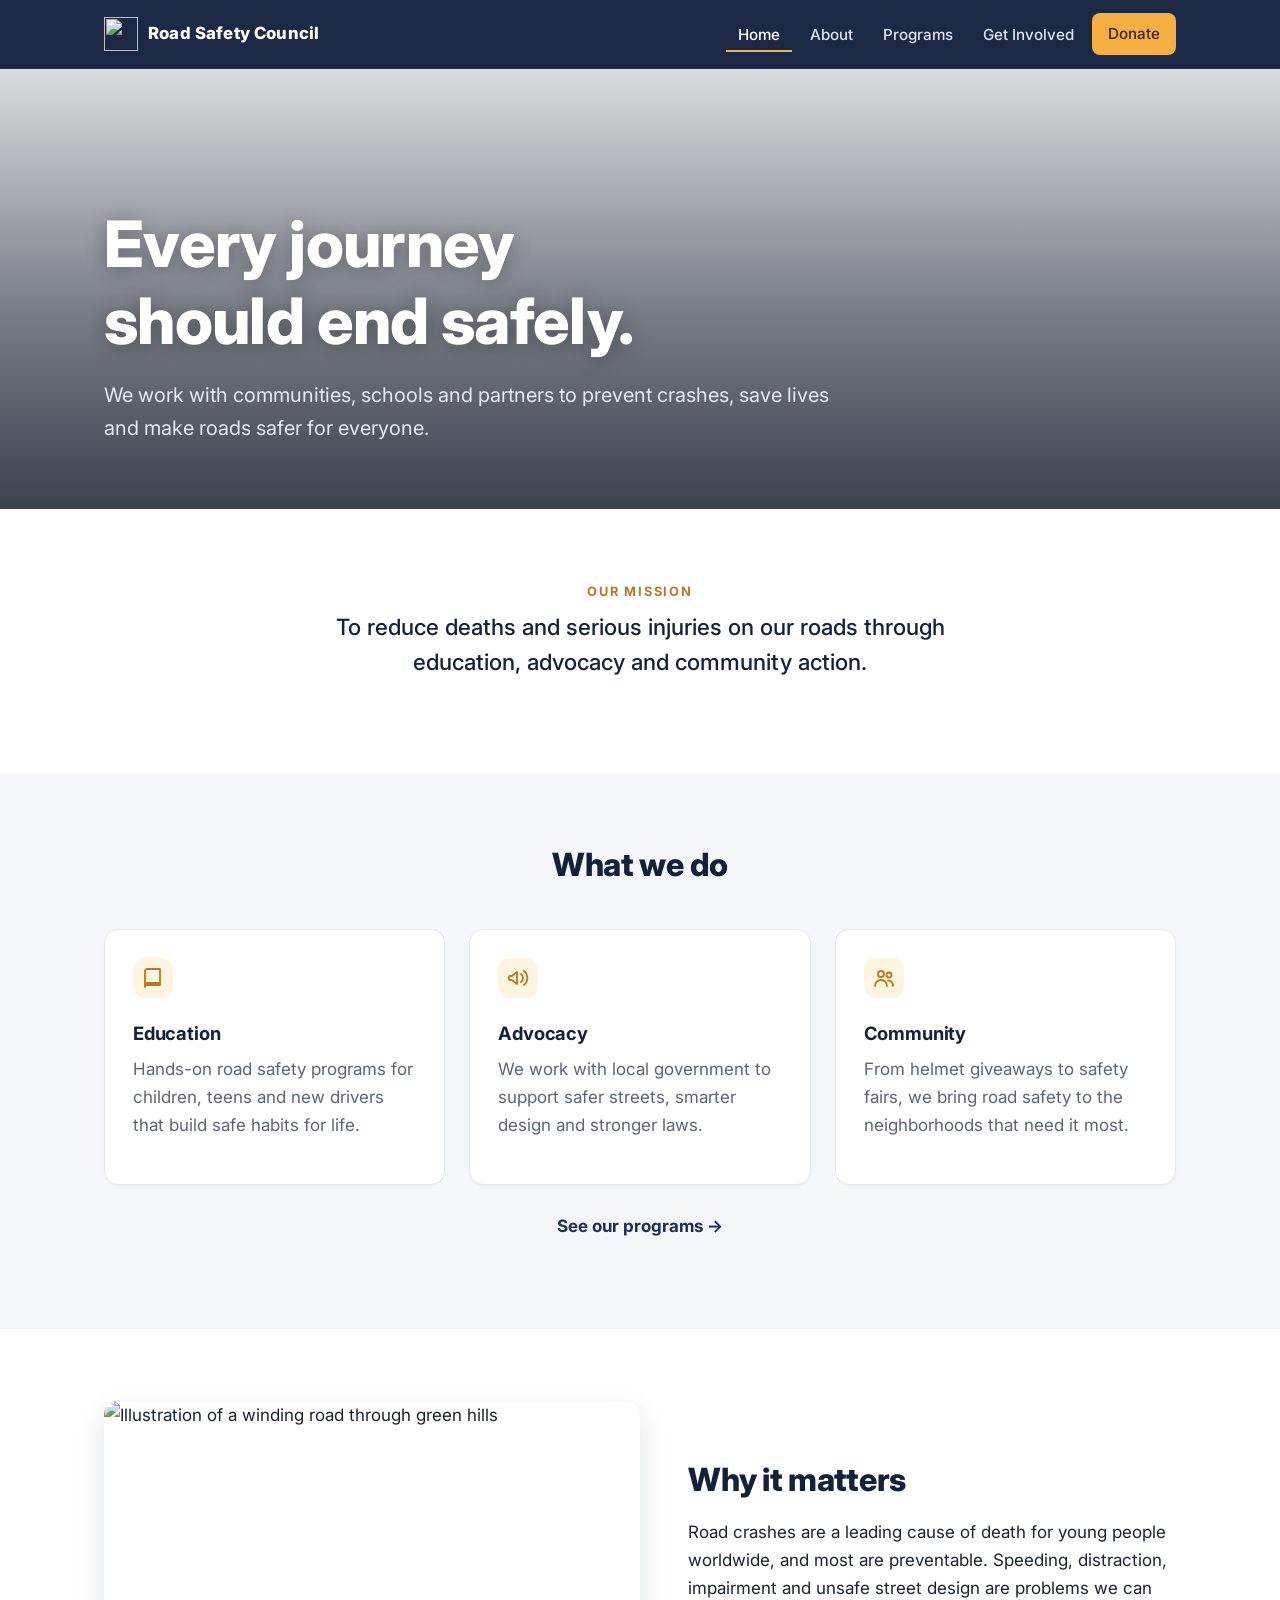
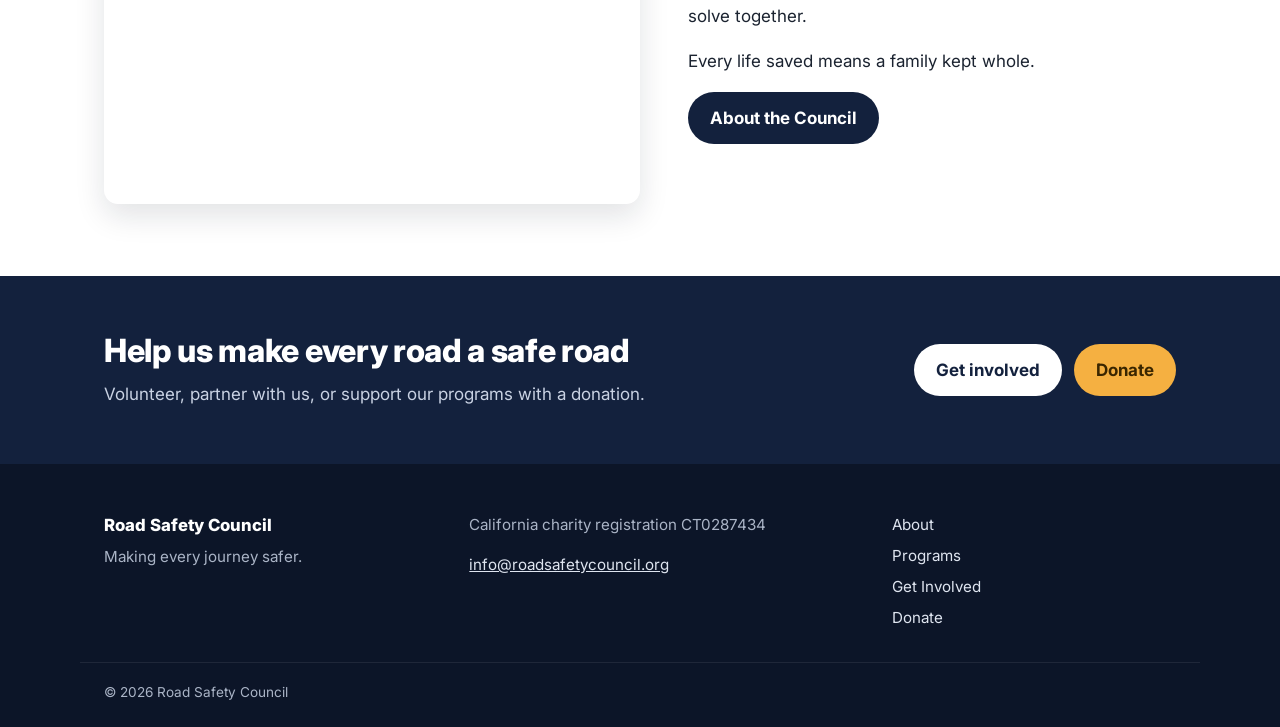
==== index.html @ 1bba079e "Add files via upload" ====
<!doctype html>
<html lang="en">
<head>
  <meta charset="utf-8">
  <meta name="viewport" content="width=device-width, initial-scale=1">
  <title>Road Safety Council</title>
  <meta name="description" content="The Road Safety Council is a California non-profit working to prevent road crashes through education, advocacy and community action.">
  <meta property="og:title" content="Road Safety Council">
  <meta property="og:description" content="The Road Safety Council is a California non-profit working to prevent road crashes through education, advocacy and community action.">
  <meta property="og:image" content="https://roadsafetycouncil.org/images/banner-home-light-trails.png">
  <link rel="icon" href="images/favicon.svg" type="image/svg+xml">
  <link rel="preconnect" href="https://fonts.googleapis.com">
  <link rel="preconnect" href="https://fonts.gstatic.com" crossorigin>
  <link href="https://fonts.googleapis.com/css2?family=Inter:wght@400;500;600;700;800&display=swap" rel="stylesheet">
  <link rel="stylesheet" href="styles.css">
</head>
<body>
  <a class="skip" href="#main">Skip to content</a>
  <header class="site-header">
    <div class="wrap header-inner">
      <a class="brand" href="index.html" aria-label="Road Safety Council home">
        <img src="images/favicon.svg" alt="" width="34" height="34">
        <span>Road Safety Council</span>
      </a>
      <input type="checkbox" id="nav-toggle" class="nav-toggle" aria-label="Open menu">
      <label for="nav-toggle" class="nav-burger" aria-hidden="true"><span></span><span></span><span></span></label>
      <nav class="site-nav" aria-label="Main">
        <ul><li><a href="index.html" aria-current="page">Home</a></li><li><a href="about.html">About</a></li><li><a href="programs.html">Programs</a></li><li><a href="get-involved.html">Get Involved</a></li><li><a class="btn btn-accent btn-sm" href="donate.html">Donate</a></li></ul>
      </nav>
    </div>
  </header>

  <section class="hero" style="background-image:url('images/banner-home-light-trails.png')">
    <div class="hero-shade"></div>
    <div class="wrap hero-inner">
      <h1>Every journey should end safely.</h1>
      <p class="hero-sub">We work with communities, schools and partners to prevent crashes, save lives and make roads safer for everyone.</p>
    </div>
  </section>

  <main id="main">

    <section class="section">
      <div class="wrap narrow center">
        <p class="eyebrow">Our mission</p>
        <p class="lead">To reduce deaths and serious injuries on our roads through education, advocacy and community action.</p>
      </div>
    </section>

    <section class="section alt">
      <div class="wrap">
        <h2 class="section-title">What we do</h2>
        <div class="grid grid-3">
          <article class="card"><svg class="icon" viewBox="0 0 24 24" aria-hidden="true" fill="none" stroke="currentColor" stroke-width="1.8" stroke-linecap="round" stroke-linejoin="round"><path d="M4 5a2 2 0 0 1 2-2h13v16H6a2 2 0 0 0-2 2V5z"/><path d="M4 19a2 2 0 0 1 2-2h13"/></svg><h3>Education</h3><p>Hands-on road safety programs for children, teens and new drivers that build safe habits for life.</p></article>
          <article class="card"><svg class="icon" viewBox="0 0 24 24" aria-hidden="true" fill="none" stroke="currentColor" stroke-width="1.8" stroke-linecap="round" stroke-linejoin="round"><path d="M3 11v2a1 1 0 0 0 1 1h2l5 4V6L6 10H4a1 1 0 0 0-1 1z"/><path d="M15 8a5 5 0 0 1 0 8"/><path d="M18 5a9 9 0 0 1 0 14"/></svg><h3>Advocacy</h3><p>We work with local government to support safer streets, smarter design and stronger laws.</p></article>
          <article class="card"><svg class="icon" viewBox="0 0 24 24" aria-hidden="true" fill="none" stroke="currentColor" stroke-width="1.8" stroke-linecap="round" stroke-linejoin="round"><circle cx="9" cy="8" r="3"/><path d="M3 20a6 6 0 0 1 12 0"/><circle cx="17" cy="9" r="2.5"/><path d="M16 14.5a5 5 0 0 1 5 5.5"/></svg><h3>Community</h3><p>From helmet giveaways to safety fairs, we bring road safety to the neighborhoods that need it most.</p></article>
        </div>
        <p class="center more"><a class="link-arrow" href="programs.html">See our programs</a></p>
      </div>
    </section>

    <section class="section split">
      <div class="wrap split-inner">
        <img src="images/banner-about-winding-road.png" alt="Illustration of a winding road through green hills" loading="lazy">
        <div>
          <h2>Why it matters</h2>
          <p>Road crashes are a leading cause of death for young people worldwide, and most are preventable. Speeding, distraction, impairment and unsafe street design are problems we can solve together.</p>
          <p>Every life saved means a family kept whole.</p>
          <a class="btn btn-dark" href="about.html">About the Council</a>
        </div>
      </div>
    </section>
  </main>

    <section class="cta">
      <div class="wrap cta-inner">
        <div>
          <h2>Help us make every road a safe road</h2>
          <p>Volunteer, partner with us, or support our programs with a donation.</p>
        </div>
        <div class="cta-actions">
          <a class="btn btn-light" href="get-involved.html">Get involved</a>
          <a class="btn btn-accent" href="donate.html">Donate</a>
        </div>
      </div>
    </section>
  <footer class="site-footer">
    <div class="wrap footer-inner">
      <div>
        <p class="footer-brand">Road Safety Council</p>
        <p>Making every journey safer.</p>
      </div>
      <div>
        <p>California charity registration CT0287434</p>
        <p><a href="mailto:info@roadsafetycouncil.org">info@roadsafetycouncil.org</a></p>
      </div>
      <nav aria-label="Footer">
        <a href="about.html">About</a>
        <a href="programs.html">Programs</a>
        <a href="get-involved.html">Get Involved</a>
        <a href="donate.html">Donate</a>
      </nav>
    </div>
    <div class="wrap copyright">&copy; 2026 Road Safety Council</div>
  </footer>
</body>
</html>
---- styles.css ----
:root {
  --navy: #13213d;
  --navy-2: #1d2f52;
  --ink: #1b2330;
  --muted: #5a6577;
  --line: #e3e7ee;
  --bg: #ffffff;
  --bg-alt: #f4f6fa;
  --accent: #f5b041;
  --accent-ink: #3a2600;
  --radius: 14px;
  --wrap: 1120px;
}

* { box-sizing: border-box; }
html { scroll-behavior: smooth; }
body {
  margin: 0;
  font-family: "Inter", system-ui, -apple-system, "Segoe UI", Roboto, sans-serif;
  color: var(--ink);
  background: var(--bg);
  line-height: 1.65;
  font-size: 17px;
  -webkit-font-smoothing: antialiased;
}
img { max-width: 100%; display: block; }
a { color: var(--navy-2); }
h1, h2, h3 { line-height: 1.2; margin: 0 0 .6em; letter-spacing: -0.01em; }
h2 { font-size: clamp(1.6rem, 2.5vw, 2.1rem); font-weight: 800; color: var(--navy); }
h3 { font-size: 1.15rem; font-weight: 700; color: var(--navy); }
p { margin: 0 0 1em; }

.wrap { width: 100%; max-width: var(--wrap); margin: 0 auto; padding: 0 24px; }
.narrow { max-width: 760px; }
.center { text-align: center; }
.skip { position: absolute; left: -999px; }
.skip:focus { left: 12px; top: 12px; background: #fff; padding: 8px 12px; z-index: 10; }

/* Header */
.site-header {
  position: sticky; top: 0; z-index: 20;
  background: rgba(19, 33, 61, .96);
  backdrop-filter: saturate(140%) blur(6px);
  border-bottom: 1px solid rgba(255,255,255,.06);
}
.header-inner { display: flex; align-items: center; justify-content: space-between; height: 68px; }
.brand { display: flex; align-items: center; gap: 10px; color: #fff; text-decoration: none; font-weight: 800; font-size: 1.05rem; letter-spacing: .01em; }
.site-nav ul { list-style: none; display: flex; align-items: center; gap: 6px; margin: 0; padding: 0; }
.site-nav a { color: #dfe5f0; text-decoration: none; font-weight: 500; font-size: .95rem; padding: 8px 12px; border-radius: 8px; }
.site-nav a:hover { color: #fff; background: rgba(255,255,255,.08); }
.site-nav a[aria-current="page"]:not(.btn) { color: #fff; box-shadow: inset 0 -2px 0 var(--accent); border-radius: 0; }
.nav-toggle, .nav-burger { display: none; }

/* Buttons */
.btn { display: inline-block; font-weight: 700; text-decoration: none; padding: 12px 22px; border-radius: 999px; transition: transform .15s ease, box-shadow .15s ease; }
.btn:hover { transform: translateY(-1px); box-shadow: 0 6px 18px rgba(0,0,0,.15); }
.btn-sm { padding: 8px 16px !important; font-size: .9rem; }
.btn-accent { background: var(--accent); color: var(--accent-ink) !important; }
.btn-dark { background: var(--navy); color: #fff; }
.btn-light { background: #fff; color: var(--navy); }

/* Hero */
.hero { position: relative; background-size: cover; background-position: center; min-height: 440px; display: flex; align-items: flex-end; color: #fff; }
.hero-shade { position: absolute; inset: 0; background: linear-gradient(180deg, rgba(10,18,34,.15) 0%, rgba(10,18,34,.55) 55%, rgba(10,18,34,.8) 100%); }
.hero-inner { position: relative; padding-top: 120px; padding-bottom: 64px; }
.hero h1 { font-size: clamp(2.3rem, 5.5vw, 4rem); font-weight: 800; max-width: 14ch; margin-bottom: .3em; text-shadow: 0 2px 20px rgba(0,0,0,.3); }
.hero-sub { font-size: clamp(1.05rem, 1.8vw, 1.25rem); max-width: 56ch; color: #e6ebf3; margin: 0; }

/* Sections */
.section { padding: 72px 0; }
.section.alt { background: var(--bg-alt); }
.section-title { text-align: center; margin-bottom: 1.4em; }
.eyebrow { text-transform: uppercase; letter-spacing: .14em; font-size: .8rem; font-weight: 700; color: #b7791f; margin-bottom: .6em; }
.lead { font-size: clamp(1.15rem, 2vw, 1.4rem); line-height: 1.55; color: var(--navy); font-weight: 500; }
.small { font-size: .9rem; color: var(--muted); margin-top: 1.4em; }
.more { margin-top: 1.6em; }
.link-arrow { font-weight: 700; text-decoration: none; color: var(--navy-2); }
.link-arrow::after { content: " →"; }

/* Cards */
.grid { display: grid; gap: 24px; }
.grid-3 { grid-template-columns: repeat(3, 1fr); }
.card { background: #fff; border: 1px solid var(--line); border-radius: var(--radius); padding: 28px; box-shadow: 0 1px 2px rgba(16,24,40,.04); }
.card p { color: var(--muted); }
.icon { width: 40px; height: 40px; color: var(--navy-2); background: #fff4e0; border-radius: 12px; padding: 8px; margin-bottom: 16px; stroke: #b7791f; }

/* Programs */
.programs { display: grid; gap: 18px; max-width: 900px; }
.program { display: flex; gap: 20px; align-items: flex-start; background: #fff; border: 1px solid var(--line); border-radius: var(--radius); padding: 26px 28px; }
.program .icon { flex: 0 0 auto; margin: 0; width: 48px; height: 48px; }
.program p { color: var(--muted); margin-bottom: .4em; }
.program .meta { font-size: .88rem; font-weight: 600; color: #b7791f; margin: 0; }

/* Split */
.split-inner { display: grid; grid-template-columns: 1.1fr 1fr; gap: 48px; align-items: center; }
.split img { border-radius: var(--radius); aspect-ratio: 4 / 3; object-fit: cover; box-shadow: 0 12px 30px rgba(16,24,40,.12); }

.contact .icon { margin: 0 auto 16px; }

/* CTA band */
.cta { background: var(--navy); color: #fff; padding: 56px 0; }
.cta h2 { color: #fff; margin-bottom: .3em; }
.cta p { color: #c9d2e3; margin: 0; }
.cta-inner { display: flex; align-items: center; justify-content: space-between; gap: 24px; flex-wrap: wrap; }
.cta-actions { display: flex; gap: 12px; flex-wrap: wrap; }

/* Footer */
.site-footer { background: #0c1528; color: #aab4c6; padding: 48px 0 24px; font-size: .95rem; }
.site-footer a { color: #dfe5f0; }
.footer-inner { display: grid; grid-template-columns: 1.2fr 1.4fr 1fr; gap: 24px; }
.footer-brand { color: #fff; font-weight: 800; font-size: 1.05rem; margin-bottom: .3em; }
.site-footer nav { display: flex; flex-direction: column; gap: 6px; }
.site-footer nav a { text-decoration: none; }
.copyright { margin-top: 32px; padding-top: 18px; border-top: 1px solid rgba(255,255,255,.08); font-size: .85rem; }

/* Mobile */
@media (max-width: 860px) {
  .grid-3 { grid-template-columns: 1fr; }
  .split-inner { grid-template-columns: 1fr; gap: 28px; }
  .footer-inner { grid-template-columns: 1fr; }
  .hero { min-height: 360px; }
  .section { padding: 56px 0; }

  .nav-burger { display: flex; flex-direction: column; gap: 5px; cursor: pointer; padding: 10px; }
  .nav-burger span { width: 22px; height: 2px; background: #fff; border-radius: 2px; }
  .site-nav { position: absolute; top: 68px; left: 0; right: 0; background: var(--navy); display: none; padding: 8px 16px 18px; }
  .site-nav ul { flex-direction: column; align-items: stretch; }
  .site-nav a { display: block; padding: 12px; }
  .site-nav .btn { text-align: center; margin-top: 8px; }
  .nav-toggle:checked ~ .site-nav { display: block; }
  .nav-toggle { position: absolute; opacity: 0; width: 1px; height: 1px; }
}
@media (max-width: 480px) {
  body { font-size: 16px; }
  .wrap { padding: 0 16px; }
  .program { flex-direction: column; padding: 22px; }
}
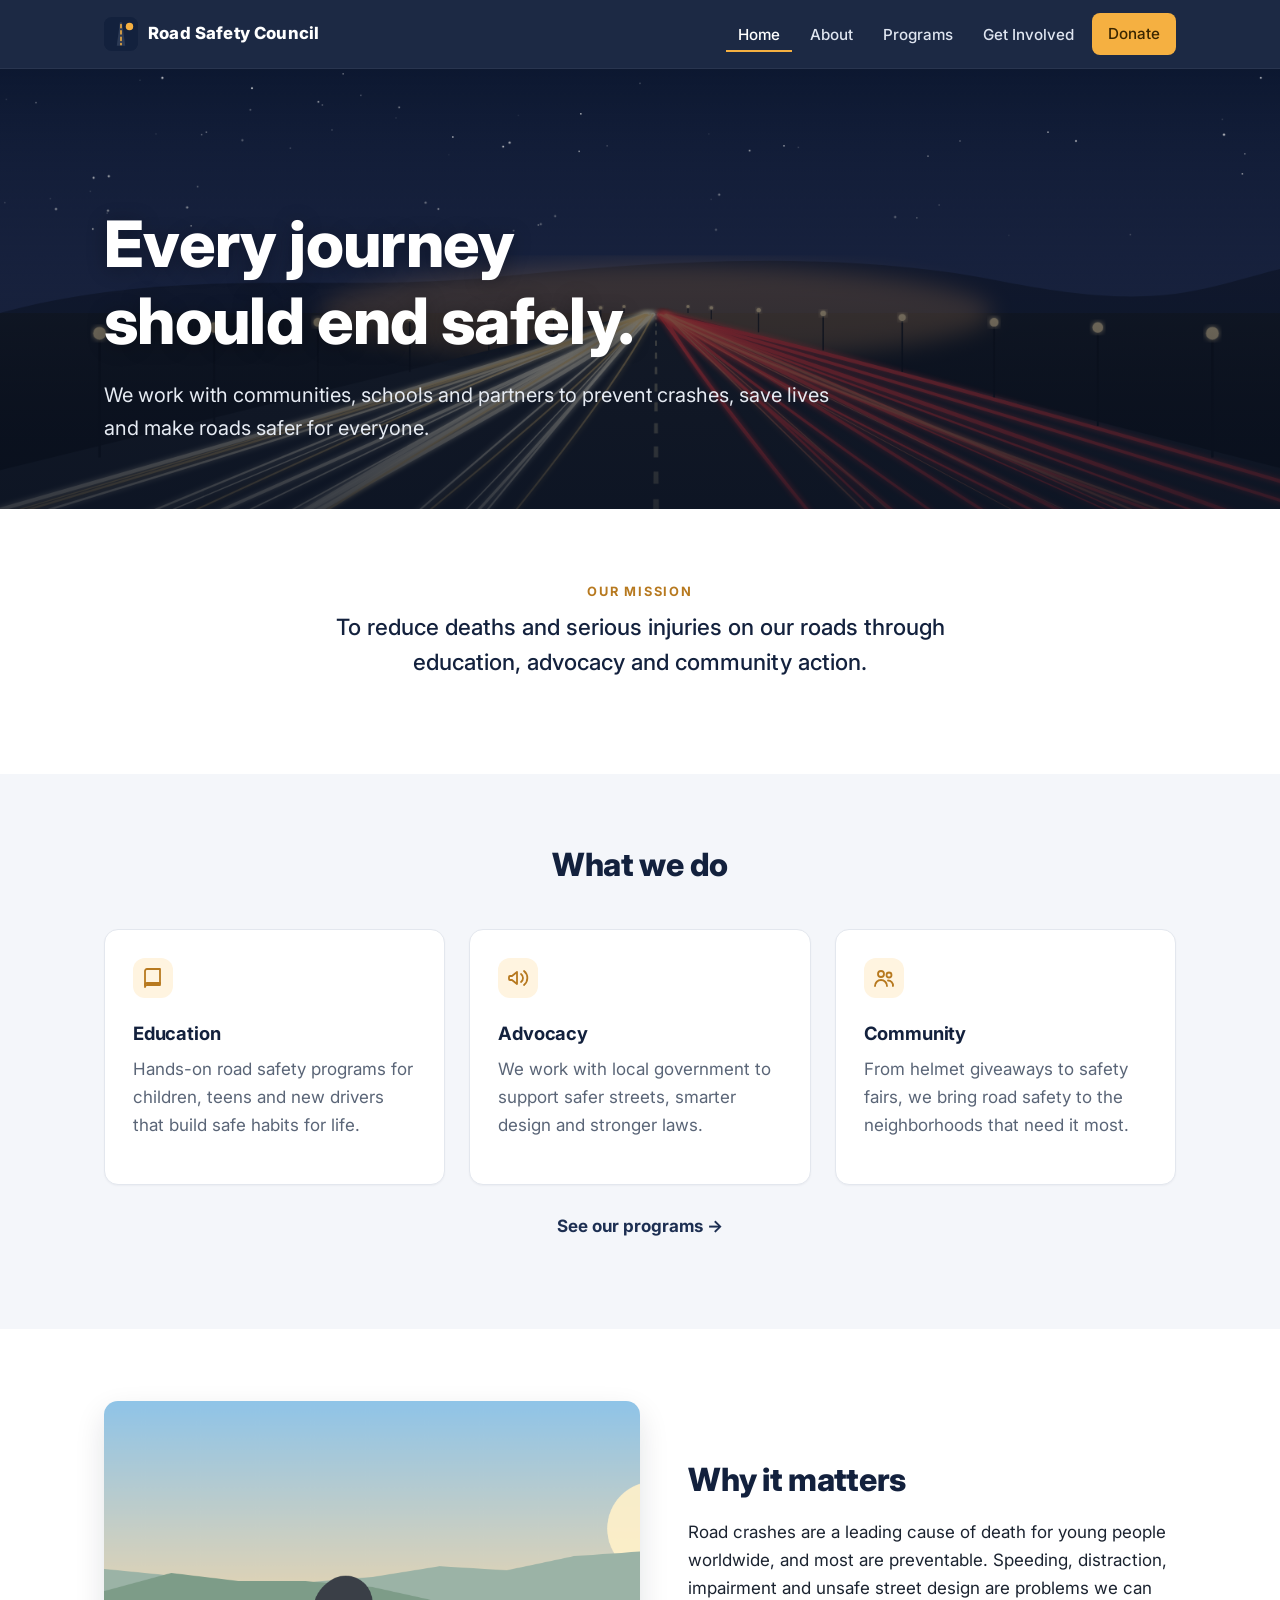
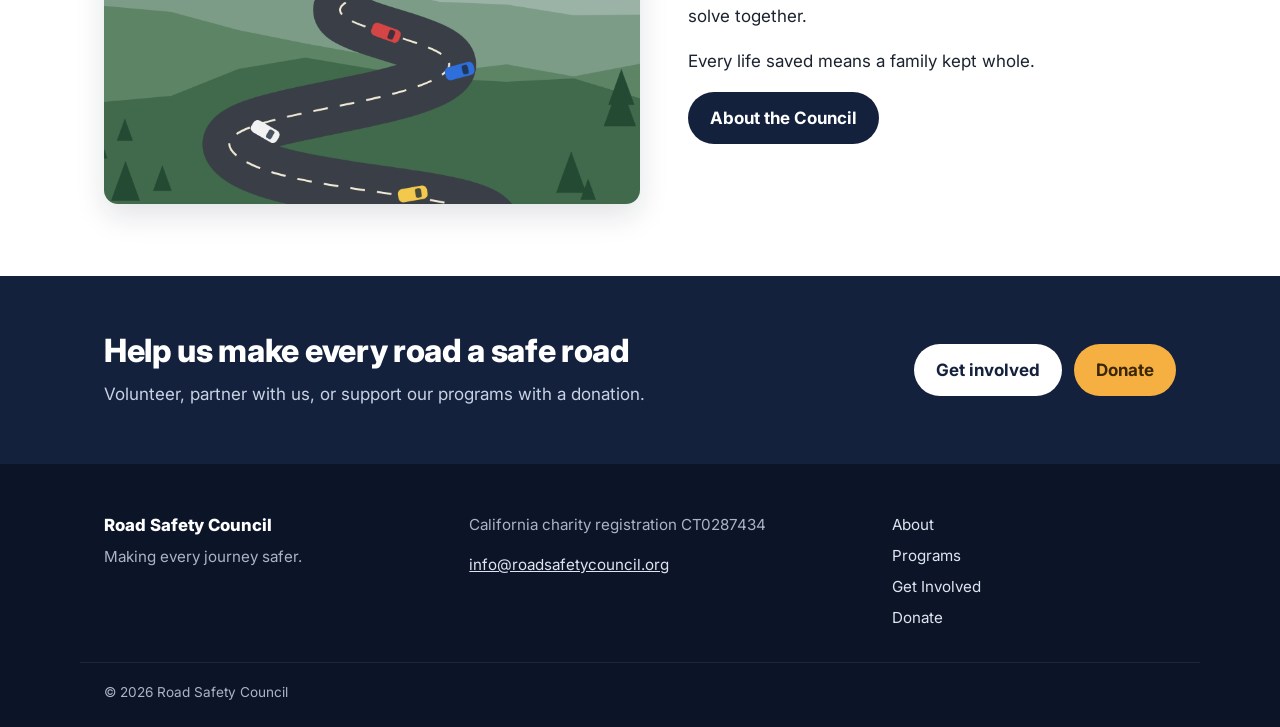
==== commit ed1a7a63: "Add files via upload" ====
--- a/index.html
+++ b/index.html
@@ -7,8 +7,8 @@
   <meta name="description" content="The Road Safety Council is a California non-profit working to prevent road crashes through education, advocacy and community action.">
   <meta property="og:title" content="Road Safety Council">
   <meta property="og:description" content="The Road Safety Council is a California non-profit working to prevent road crashes through education, advocacy and community action.">
-  <meta property="og:image" content="https://roadsafetycouncil.org/images/banner-home-light-trails.png">
-  <link rel="icon" href="images/favicon.svg" type="image/svg+xml">
+  <meta property="og:image" content="https://roadsafetycouncil.org/banner-home-light-trails.png">
+  <link rel="icon" href="favicon.svg" type="image/svg+xml">
   <link rel="preconnect" href="https://fonts.googleapis.com">
   <link rel="preconnect" href="https://fonts.gstatic.com" crossorigin>
   <link href="https://fonts.googleapis.com/css2?family=Inter:wght@400;500;600;700;800&display=swap" rel="stylesheet">
@@ -19,7 +19,7 @@
   <header class="site-header">
     <div class="wrap header-inner">
       <a class="brand" href="index.html" aria-label="Road Safety Council home">
-        <img src="images/favicon.svg" alt="" width="34" height="34">
+        <img src="favicon.svg" alt="" width="34" height="34">
         <span>Road Safety Council</span>
       </a>
       <input type="checkbox" id="nav-toggle" class="nav-toggle" aria-label="Open menu">
@@ -30,7 +30,7 @@
     </div>
   </header>
 
-  <section class="hero" style="background-image:url('images/banner-home-light-trails.png')">
+  <section class="hero" style="background-image:url('banner-home-light-trails.png')">
     <div class="hero-shade"></div>
     <div class="wrap hero-inner">
       <h1>Every journey should end safely.</h1>
@@ -61,7 +61,7 @@
 
     <section class="section split">
       <div class="wrap split-inner">
-        <img src="images/banner-about-winding-road.png" alt="Illustration of a winding road through green hills" loading="lazy">
+        <img src="banner-about-winding-road.png" alt="Illustration of a winding road through green hills" loading="lazy">
         <div>
           <h2>Why it matters</h2>
           <p>Road crashes are a leading cause of death for young people worldwide, and most are preventable. Speeding, distraction, impairment and unsafe street design are problems we can solve together.</p>
